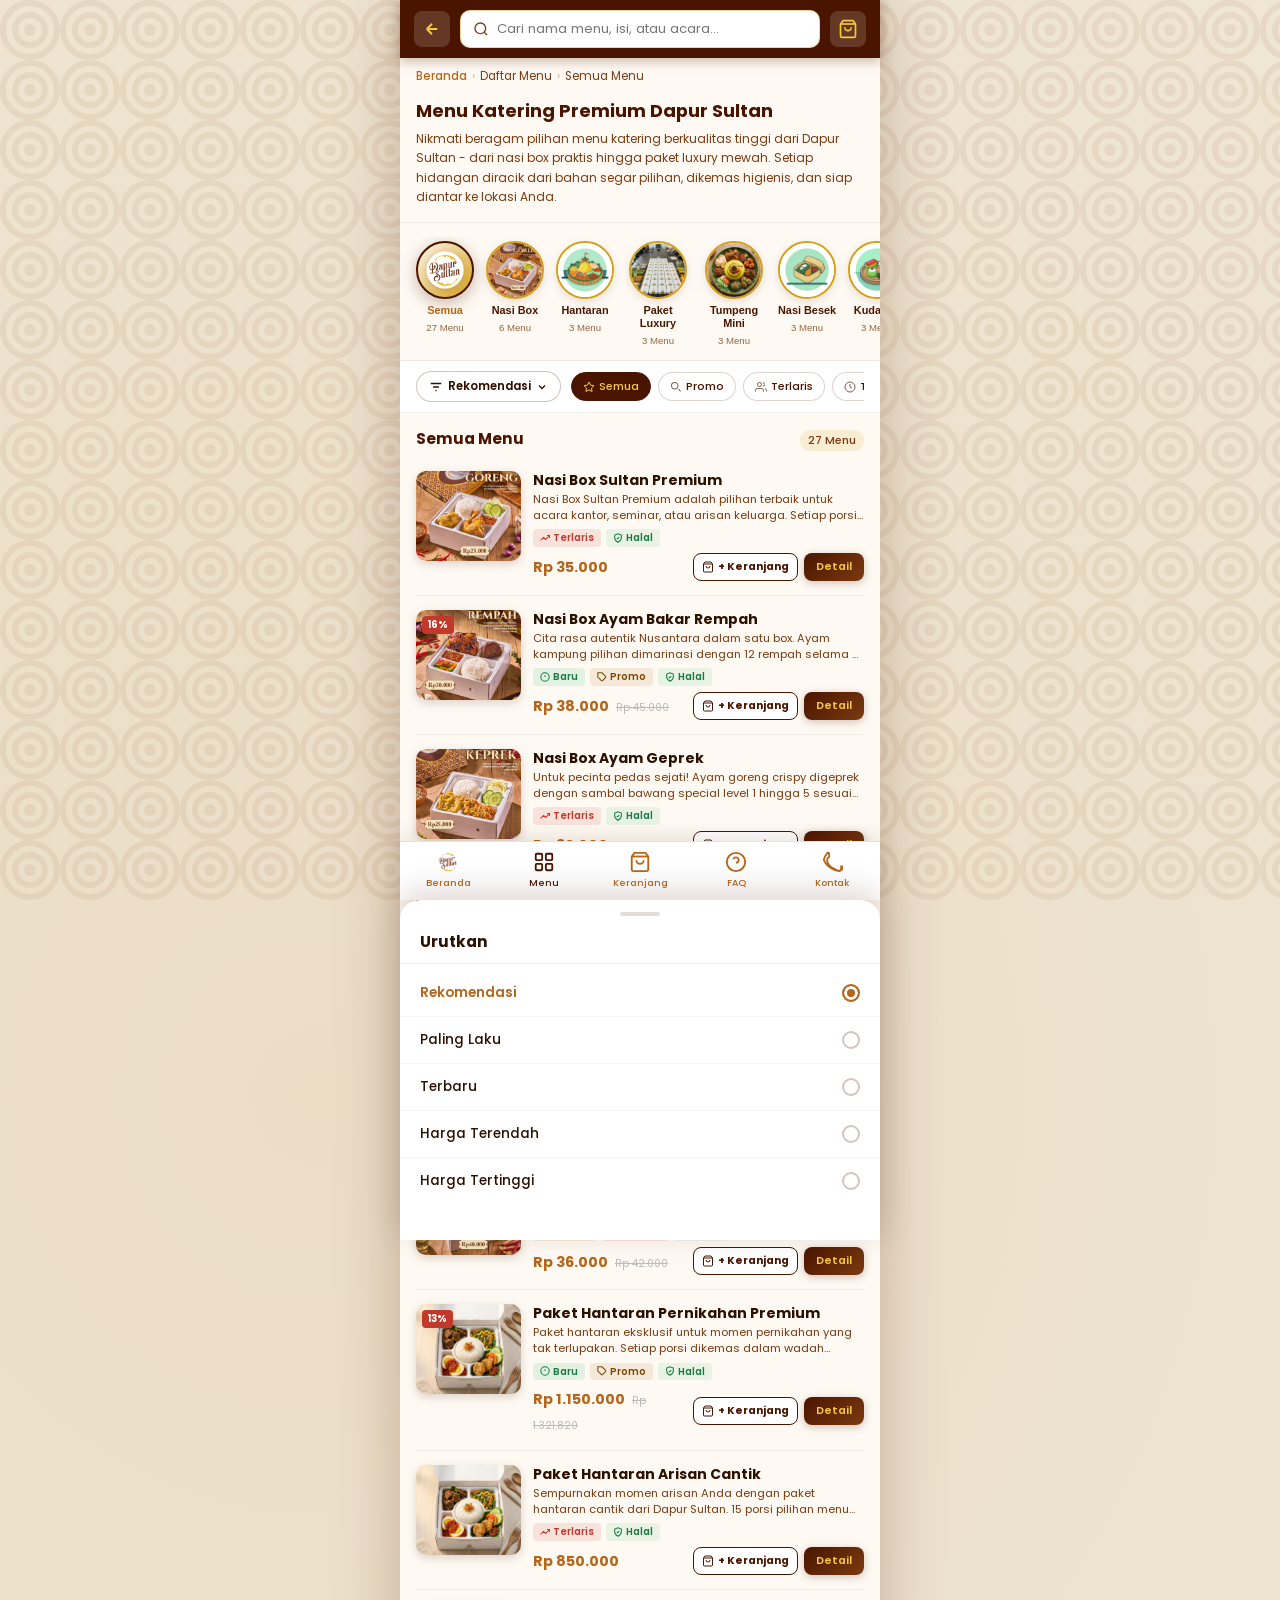
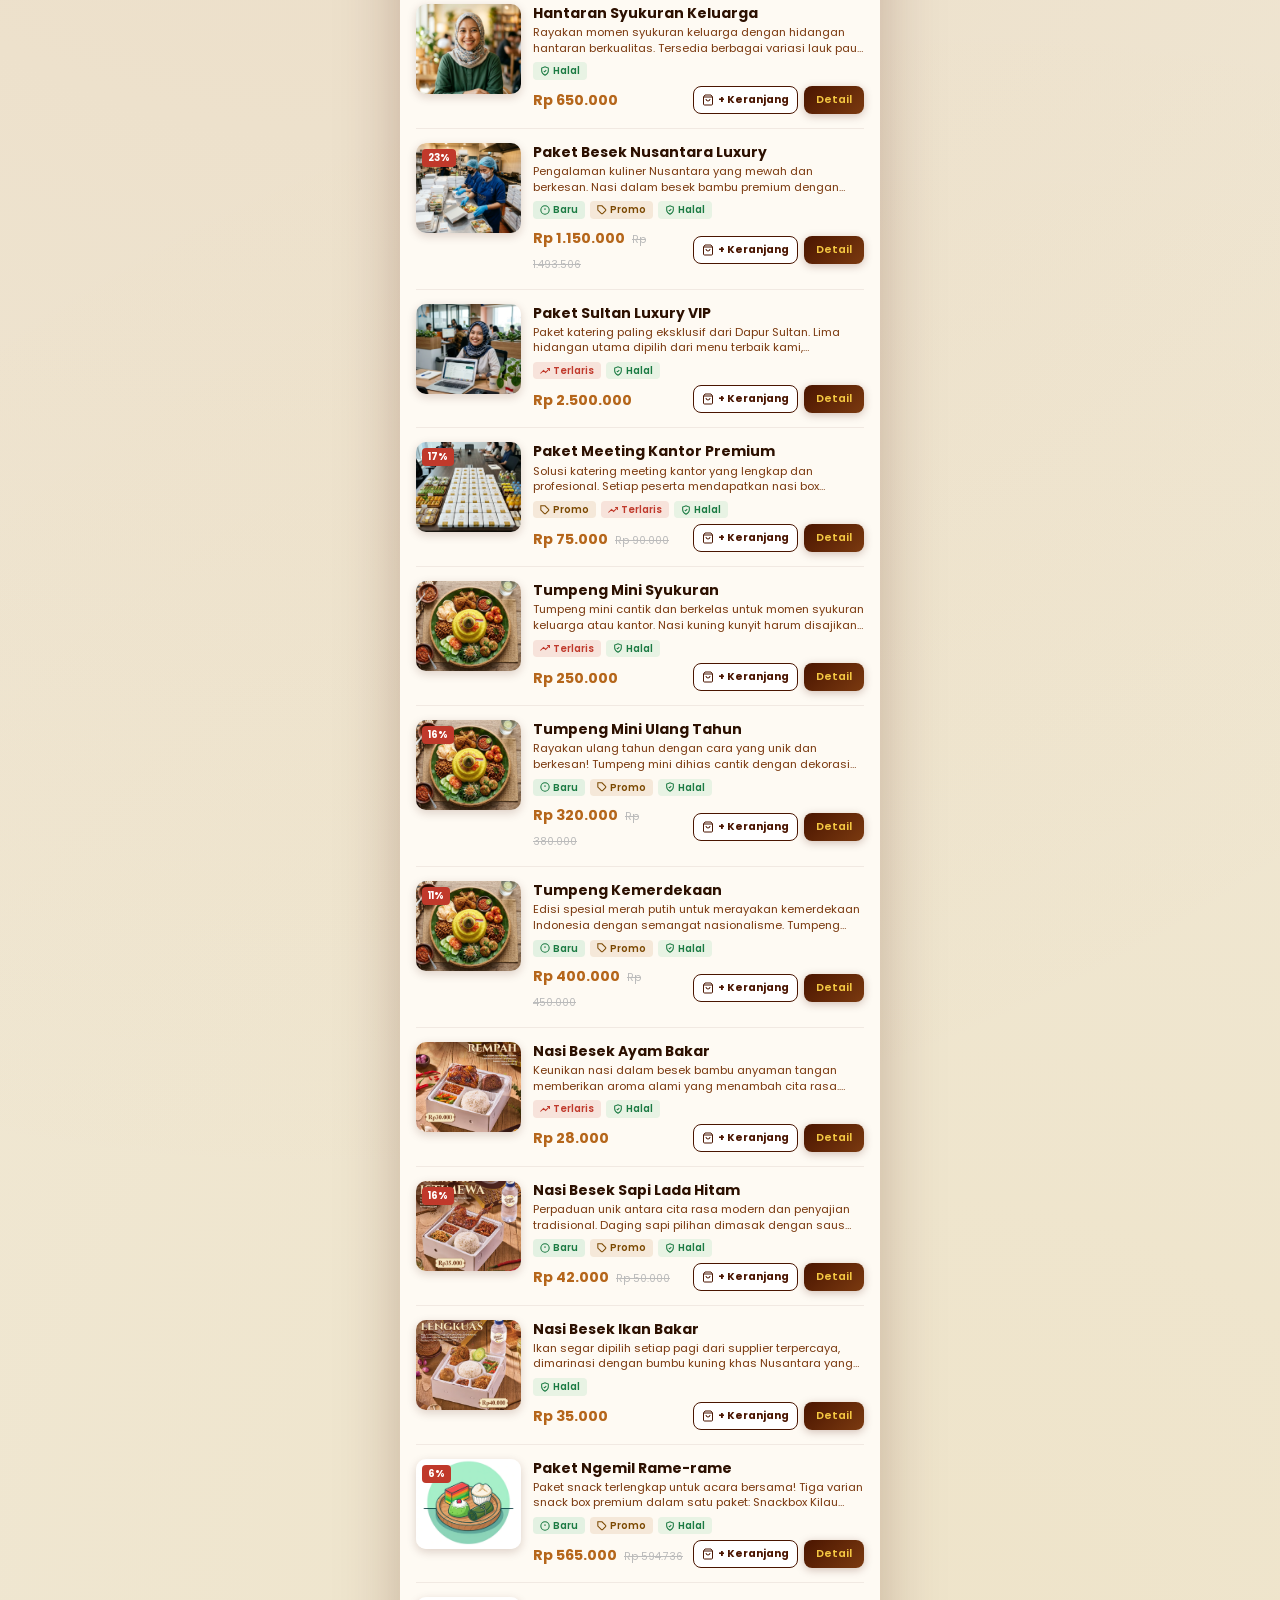
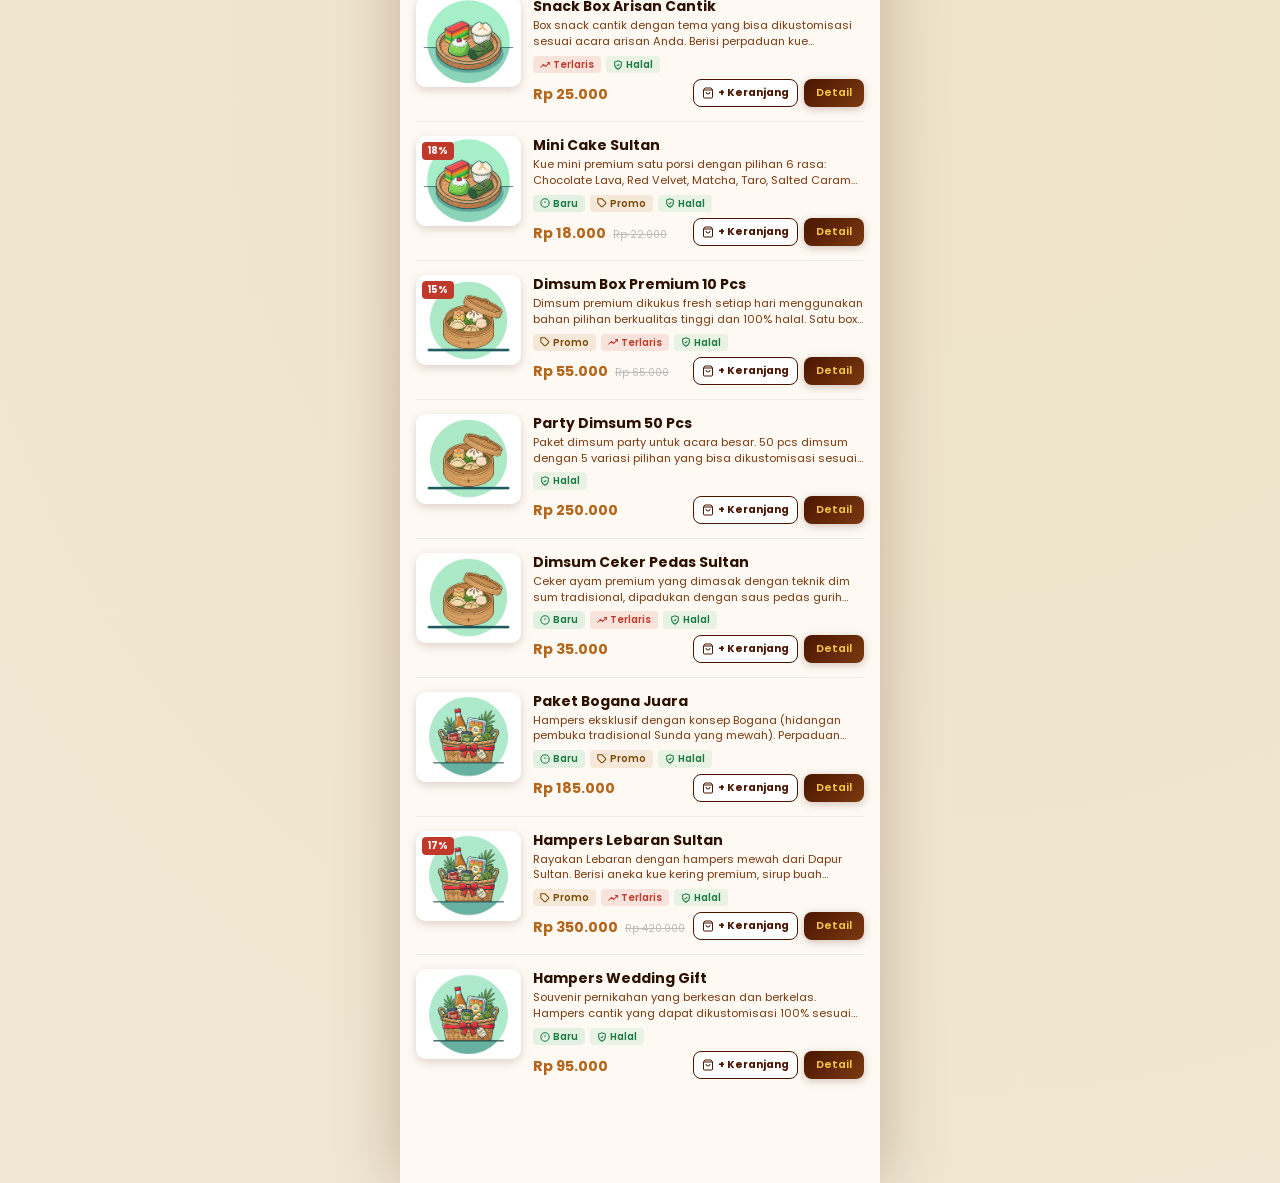
==== daftar-menu.html @ d9f46f6c "update" ====
<!DOCTYPE html>
<html lang="id">

<head>
  <meta charset="UTF-8" />
  <meta name="viewport" content="width=device-width, initial-scale=1.0, maximum-scale=1.0" />
  <title>Daftar Menu - Dapur Sultan | Katering Premium</title>
  <meta name="description"
    content="Jelajahi daftar menu lengkap Dapur Sultan - Nasi Box, Hantaran, Paket Luxury, Tumpeng Mini, Nasi Besek, Kudapan, Dimsum & Hampers. Pesan via WhatsApp!" />
  <link rel="preconnect" href="https://fonts.googleapis.com" />
  <link rel="preconnect" href="https://fonts.gstatic.com" crossorigin />
  <link href="https://fonts.googleapis.com/css2?family=Poppins:wght@300;400;500;600;700;800&display=swap"
    rel="stylesheet" />
  <link rel="stylesheet" href="daftar-menu.css" />
</head>

<body>
  <div class="page-wrapper">

    <!-- Sticky Search Bar -->
    <div class="top-search-bar" id="top-search-bar">
      <a href="index.html" class="back-btn" aria-label="Kembali ke Beranda">
        <svg viewBox="0 0 24 24" fill="none" stroke="currentColor" stroke-width="2.5" width="18" height="18">
          <path d="M19 12H5M5 12l7-7M5 12l7 7" />
        </svg>
      </a>
      <div class="top-search-input-wrap">
        <svg viewBox="0 0 24 24" fill="none" stroke="currentColor" stroke-width="2" width="16" height="16">
          <circle cx="11" cy="11" r="8" />
          <path d="m21 21-4.35-4.35" />
        </svg>
        <input type="text" id="menu-search" placeholder="Cari nama menu, isi, atau acara..." autocomplete="off" />
      </div>
      <a href="keranjang.html" class="top-cart-btn" aria-label="Keranjang Belanja">
        <svg viewBox="0 0 24 24" fill="none" stroke="currentColor" stroke-width="2" width="20" height="20">
          <path d="M6 2 3 6v14a2 2 0 0 0 2 2h14a2 2 0 0 0 2-2V6l-3-4z" />
          <line x1="3" y1="6" x2="21" y2="6" />
          <path d="M16 10a4 4 0 0 1-8 0" />
        </svg>
        <span class="cart-badge" style="display:none">0</span>
      </a>
    </div>


    <!-- Breadcrumb -->
    <nav class="breadcrumb" aria-label="Breadcrumb">
      <a href="index.html">Beranda</a>
      <span class="sep">&#8250;</span>
      <span>Daftar Menu</span>
      <span class="sep">&#8250;</span>
      <span id="breadcrumb-cat">Semua Menu</span>
    </nav>

    <!-- Intro Text -->
    <div class="menu-intro">
      <h1 id="menu-intro-title">Menu Katering Premium Dapur Sultan</h1>
      <p id="menu-intro-desc">Nikmati beragam pilihan menu katering berkualitas tinggi dari Dapur Sultan - dari nasi box
        praktis hingga paket luxury mewah. Setiap hidangan diracik dari bahan segar pilihan, dikemas higienis, dan siap
        diantar ke lokasi Anda.</p>
    </div>

    <!-- Category Scroll -->
    <div class="cat-scroll-wrap">
      <div class="cat-scroll" id="cat-scroll">
        <button class="cat-pill active" data-cat="semua" onclick="filterCat('semua', this)">
          <div class="cat-pill-logo-wrap">
            <img src="img/logo.webp" alt="Semua Menu" class="cat-pill-logo" />
          </div>
          <span class="cat-pill-label">Semua</span>
          <span class="cat-pill-count">27 Menu</span>
        </button>
        <button class="cat-pill" data-cat="nasi-box" onclick="filterCat('nasi-box', this)">
          <img src="img/ayam_Goreng.webp" alt="Nasi Box" class="cat-pill-img" loading="lazy" />
          <span class="cat-pill-label">Nasi Box</span>
          <span class="cat-pill-count">6 Menu</span>
        </button>
        <button class="cat-pill" data-cat="hantaran" onclick="filterCat('hantaran', this)">
          <img src="img/cat_hantaran.webp" alt="Hantaran" class="cat-pill-img" loading="lazy" />
          <span class="cat-pill-label">Hantaran</span>
          <span class="cat-pill-count">3 Menu</span>
        </button>
        <button class="cat-pill" data-cat="paket-luxury" onclick="filterCat('paket-luxury', this)">
          <img src="img/promo_meeting.webp" alt="Paket Luxury" class="cat-pill-img" loading="lazy" />
          <span class="cat-pill-label">Paket Luxury</span>
          <span class="cat-pill-count">3 Menu</span>
        </button>
        <button class="cat-pill" data-cat="tumpeng-mini" onclick="filterCat('tumpeng-mini', this)">
          <img src="img/promo_tumpeng.webp" alt="Tumpeng Mini" class="cat-pill-img" loading="lazy" />
          <span class="cat-pill-label">Tumpeng Mini</span>
          <span class="cat-pill-count">3 Menu</span>
        </button>
        <button class="cat-pill" data-cat="nasi-besek" onclick="filterCat('nasi-besek', this)">
          <img src="img/cat_nasi_besek.webp" alt="Nasi Besek" class="cat-pill-img" loading="lazy" />
          <span class="cat-pill-label">Nasi Besek</span>
          <span class="cat-pill-count">3 Menu</span>
        </button>
        <button class="cat-pill" data-cat="kudapan" onclick="filterCat('kudapan', this)">
          <img src="img/cat_kudapan.webp" alt="Kudapan" class="cat-pill-img" loading="lazy" />
          <span class="cat-pill-label">Kudapan</span>
          <span class="cat-pill-count">3 Menu</span>
        </button>
        <button class="cat-pill" data-cat="dimsum" onclick="filterCat('dimsum', this)">
          <img src="img/cat_dimsum.webp" alt="Dimsum" class="cat-pill-img" loading="lazy" />
          <span class="cat-pill-label">Dimsum</span>
          <span class="cat-pill-count">3 Menu</span>
        </button>
        <button class="cat-pill" data-cat="hampers" onclick="filterCat('hampers', this)">
          <img src="img/cat_hampers.webp" alt="Hampers" class="cat-pill-img" loading="lazy" />
          <span class="cat-pill-label">Hampers</span>
          <span class="cat-pill-count">3 Menu</span>
        </button>
      </div>
    </div>


    <!-- Sort + Filter Bar -->
    <div class="filter-bar">
      <!-- Sort Dropdown Button -->
      <button class="sort-btn" id="sort-btn" onclick="toggleSortSheet()">
        <svg viewBox="0 0 24 24" fill="none" stroke="currentColor" stroke-width="2.2" width="14" height="14">
          <path d="M3 6h18M7 12h10M11 18h2" />
        </svg>
        <span id="sort-label">Rekomendasi</span>
        <svg viewBox="0 0 24 24" fill="none" stroke="currentColor" stroke-width="2.5" width="12" height="12"
          class="sort-chevron" id="sort-chevron">
          <path d="m6 9 6 6 6-6" />
        </svg>
      </button>

      <!-- Filter Quick Pills -->
      <div class="filter-pills-scroll">
        <button class="fpill fpill-active" data-filter="semua" onclick="filterChip('semua', this)">
          <svg viewBox="0 0 24 24" fill="none" stroke="currentColor" stroke-width="2" width="12" height="12">
            <path d="M12 2l3.09 6.26L22 9.27l-5 4.87 1.18 6.88L12 17.77l-6.18 3.25L7 14.14 2 9.27l6.91-1.01L12 2z" />
          </svg>
          Semua
        </button>
        <button class="fpill" data-filter="promo" onclick="filterChip('promo', this)">
          <svg viewBox="0 0 24 24" fill="currentColor" width="12" height="12">
            <path
              d="M9.5 2A7.5 7.5 0 0 0 2 9.5c0 4.14 3.36 7.5 7.5 7.5S17 13.64 17 9.5 13.64 2 9.5 2zm0 2a5.5 5.5 0 1 1 0 11A5.5 5.5 0 0 1 9.5 4zM22 20l-4.35-4.35a7.46 7.46 0 0 1-1.37 1.41L20.59 21.4 22 20z" />
          </svg>
          Promo
        </button>
        <button class="fpill" data-filter="best" onclick="filterChip('best', this)">
          <svg viewBox="0 0 24 24" fill="none" stroke="currentColor" stroke-width="2" width="12" height="12">
            <path d="M17 21v-2a4 4 0 0 0-4-4H5a4 4 0 0 0-4 4v2" />
            <circle cx="9" cy="7" r="4" />
            <path d="M23 21v-2a4 4 0 0 0-3-3.87M16 3.13a4 4 0 0 1 0 7.75" />
          </svg>
          Terlaris
        </button>
        <button class="fpill" data-filter="baru" onclick="filterChip('baru', this)">
          <svg viewBox="0 0 24 24" fill="none" stroke="currentColor" stroke-width="2" width="12" height="12">
            <circle cx="12" cy="12" r="10" />
            <polyline points="12 6 12 12 16 14" />
          </svg>
          Terbaru
        </button>
        <button class="fpill" data-filter="murah" onclick="filterChip('murah', this)">
          <svg viewBox="0 0 24 24" fill="none" stroke="currentColor" stroke-width="2" width="12" height="12">
            <line x1="12" y1="1" x2="12" y2="23" />
            <path d="M17 5H9.5a3.5 3.5 0 0 0 0 7h5a3.5 3.5 0 0 1 0 7H6" />
          </svg>
          Termurah
        </button>
      </div>
    </div>

    <!-- Sort Bottom Sheet -->
    <div class="sort-overlay" id="sort-overlay" onclick="closeSortSheet()"></div>
    <div class="sort-sheet" id="sort-sheet">
      <div class="sort-sheet-handle"></div>
      <h3 class="sort-sheet-title">Urutkan</h3>
      <div class="sort-options">
        <label class="sort-option sort-option-selected" id="sort-opt-semua">
          <input type="radio" name="sort" value="semua" checked onchange="applySortSheet('semua', 'Rekomendasi')" />
          <span>Rekomendasi</span>
          <div class="sort-radio-dot"></div>
        </label>
        <label class="sort-option" id="sort-opt-best">
          <input type="radio" name="sort" value="best" onchange="applySortSheet('best', 'Paling Laku')" />
          <span>Paling Laku</span>
          <div class="sort-radio-dot"></div>
        </label>
        <label class="sort-option" id="sort-opt-baru">
          <input type="radio" name="sort" value="baru" onchange="applySortSheet('baru', 'Terbaru')" />
          <span>Terbaru</span>
          <div class="sort-radio-dot"></div>
        </label>
        <label class="sort-option" id="sort-opt-murah">
          <input type="radio" name="sort" value="murah" onchange="applySortSheet('murah', 'Harga Terendah')" />
          <span>Harga Terendah</span>
          <div class="sort-radio-dot"></div>
        </label>
        <label class="sort-option" id="sort-opt-mahal">
          <input type="radio" name="sort" value="mahal" onchange="applySortSheet('mahal', 'Harga Tertinggi')" />
          <span>Harga Tertinggi</span>
          <div class="sort-radio-dot"></div>
        </label>
      </div>
    </div>


    <!-- Menu List Header -->
    <div class="menu-list-header">
      <h2 id="menu-section-title">Semua Menu</h2>
      <span class="count-badge" id="menu-count">26 Menu</span>
    </div>

    <!-- Menu Item List -->
    <div class="menu-list" id="menu-list"></div>

    <!-- Empty State -->
    <div class="empty-state" id="empty-state">
      <div class="empty-state-icon">&#128269;</div>
      <h3>Menu Tidak Ditemukan</h3>
      <p>Coba kata kunci lain atau pilih kategori berbeda.</p>
      <button class="btn-pesan" style="margin:16px auto 0; display:inline-flex;"
        onclick="openWA('Info Menu Lengkap')">Tanya CS</button>
    </div>

    <!-- Bottom Nav -->
    <nav class="bottom-nav" id="bottom-nav">
      <a href="index.html" class="nav-item" id="nav-home">
        <div class="nav-icon-wrap"><img src="img/logo.webp" alt="" class="nav-logo-icon" /></div><span>Beranda</span>
      </a>
      <a href="daftar-menu.html" class="nav-item nav-active" id="nav-menu">
        <div class="nav-icon-wrap">
          <svg viewBox="0 0 24 24" fill="none" stroke="currentColor" stroke-width="2" width="22" height="22">
            <rect x="3" y="3" width="7" height="7" rx="1" />
            <rect x="14" y="3" width="7" height="7" rx="1" />
            <rect x="14" y="14" width="7" height="7" rx="1" />
            <rect x="3" y="14" width="7" height="7" rx="1" />
          </svg>
        </div><span>Menu</span>
      </a>
      <a href="keranjang.html" class="nav-item" id="nav-cart">
        <div class="nav-icon-wrap" style="position:relative;">
          <svg viewBox="0 0 24 24" fill="none" stroke="currentColor" stroke-width="2" width="22" height="22">
            <path d="M6 2 3 6v14a2 2 0 0 0 2 2h14a2 2 0 0 0 2-2V6l-3-4z" />
            <line x1="3" y1="6" x2="21" y2="6" />
            <path d="M16 10a4 4 0 0 1-8 0" />
          </svg>
          <span class="cart-badge" style="display:none">0</span>
        </div>
        <span>Keranjang</span>
      </a>
      <a href="index.html#faq-section" class="nav-item" id="nav-faq">
        <div class="nav-icon-wrap">
          <svg viewBox="0 0 24 24" fill="none" stroke="currentColor" stroke-width="2" width="22" height="22">
            <circle cx="12" cy="12" r="10" />
            <path d="M9.09 9a3 3 0 015.83 1c0 2-3 3-3 3" />
            <line x1="12" y1="17" x2="12.01" y2="17" />
          </svg>
        </div><span>FAQ</span>
      </a>
      <a href="index.html#contact-section" class="nav-item" id="nav-kontak">
        <div class="nav-icon-wrap">
          <svg viewBox="0 0 24 24" fill="none" stroke="currentColor" stroke-width="2" width="22" height="22">
            <path
              d="M22 16.92v3a2 2 0 01-2.18 2 19.79 19.79 0 01-8.63-3.07A19.5 19.5 0 013.07 9.63 19.79 19.79 0 017 2a2 2 0 011.92.5v2.9A2 2 0 017.48 7.5C6.76 9 6.54 10.6 7 12c.3 1 .77 1.9 1.43 2.73l.4.5A11 11 0 0012 18a11 11 0 002.73 1.43l.5.4c.83.66 1.73 1.13 2.73 1.43 1.4.46 3 .24 4.5-.48A2 2 0 0124 19.08v-2.16z" />
          </svg>
        </div><span>Kontak</span>
      </a>
    </nav>
  </div>



  <script src="menu-data.js"></script>
  <script src="daftar-menu.js"></script>
</body>

</html>
---- daftar-menu.css ----
/* ===============================================
   DAPUR SULTAN – Daftar Menu Page CSS
   Same color palette as main site
=============================================== */
*, *::before, *::after { box-sizing: border-box; margin: 0; padding: 0; }
html { scroll-behavior: smooth; font-size: 16px; }

body {
  font-family: 'Poppins', sans-serif;
  background: #F0E8D5;
  background-image:
    radial-gradient(circle at 25% 25%, rgba(180,90,30,0.08) 0%, transparent 50%),
    radial-gradient(circle at 75% 75%, rgba(212,160,23,0.06) 0%, transparent 50%);
  color: #2C1000;
  min-height: 100vh;
  overflow-x: hidden;
}

body::before {
  content: '';
  position: fixed; inset: 0;
  background-image: url("data:image/svg+xml,%3Csvg width='60' height='60' viewBox='0 0 60 60' xmlns='http://www.w3.org/2000/svg'%3E%3Cg fill='none' fill-rule='evenodd'%3E%3Cg fill='%237B3A10' fill-opacity='0.07'%3E%3Cpath d='M30 0C13.43 0 0 13.43 0 30s13.43 30 30 30 30-13.43 30-30S46.57 0 30 0zm0 54C16.77 54 6 43.23 6 30S16.77 6 30 6s24 10.77 24 24S43.23 54 30 54z'/%3E%3Cpath d='M30 12c-9.94 0-18 8.06-18 18s8.06 18 18 18 18-8.06 18-18-8.06-18-18-18zm0 30c-6.63 0-12-5.37-12-12s5.37-12 12-12 12 5.37 12 12-5.37 12-12 12z'/%3E%3Cpath d='M30 24c-3.31 0-6 2.69-6 6s2.69 6 6 6 6-2.69 6-6-2.69-6-6-6z'/%3E%3C/g%3E%3C/g%3E%3C/svg%3E");
  background-size: 60px 60px;
  pointer-events: none; z-index: 0;
}

.page-wrapper {
  position: relative; z-index: 1;
  max-width: 480px; margin: 0 auto;
  background: #FEFAF3;
  box-shadow: 0 0 60px rgba(74,21,0,0.25);
  min-height: 100vh;
  padding-bottom: 90px;
}

/* ===== STICKY TOP SEARCH BAR ===== */
.top-search-bar {
  position: sticky; top: 0; z-index: 100;
  background: #4A1500;
  padding: 10px 14px;
  display: flex; align-items: center; gap: 10px;
  box-shadow: 0 2px 12px rgba(74,21,0,0.35);
}
.back-btn {
  display: flex; align-items: center; justify-content: center;
  background: rgba(255,255,255,0.15);
  border: none; border-radius: 8px;
  width: 36px; height: 36px;
  color: #F5C842; cursor: pointer;
  flex-shrink: 0; transition: background 0.2s;
  text-decoration: none;
}
.back-btn:hover { background: rgba(255,255,255,0.25); }
.top-search-input-wrap {
  flex: 1; background: #fff; border-radius: 10px;
  display: flex; align-items: center; gap: 8px;
  padding: 0 12px; height: 38px;
  border: 1.5px solid rgba(212,160,23,0.4);
}
.top-search-input-wrap svg { color: #7B3A10; flex-shrink: 0; }
.top-search-input-wrap input {
  flex: 1; border: none; outline: none;
  font-family: 'Poppins', sans-serif;
  font-size: 0.82rem; color: #2C1000; background: transparent;
}
.top-cart-btn {
  display: flex; align-items: center; justify-content: center;
  background: rgba(255,255,255,0.15);
  border: none; border-radius: 8px;
  width: 36px; height: 36px;
  color: #F5C842; cursor: pointer;
  flex-shrink: 0; transition: background 0.2s;
  text-decoration: none; position: relative;
}
.top-cart-btn:hover { background: rgba(255,255,255,0.25); }

.cart-badge {
  position: absolute; top: -3px; right: -3px;
  width: 16px; height: 16px; border-radius: 50%;
  background: #C0392B; color: #fff;
  font-size: 0.55rem; font-weight: 700;
  display: flex; align-items: center; justify-content: center;
  border: 1.5px solid #4A1500;
}

/* ===== PROMO RIBBON ===== */
.promo-ribbon {
  background: linear-gradient(90deg, #4A1500, #7B3A10, #4A1500);
  color: #F5C842; font-size: 0.72rem; font-weight: 500;
  text-align: center; padding: 7px 12px; letter-spacing: 0.02em;
}

/* ===== BREADCRUMB ===== */
.breadcrumb {
  padding: 10px 16px 6px;
  display: flex; align-items: center; gap: 5px;
  font-size: 0.72rem; color: #7B3A10;
}
.breadcrumb a { color: #B5661B; text-decoration: none; font-weight: 500; }
.breadcrumb a:hover { text-decoration: underline; }
.breadcrumb .sep { color: #B5661B; opacity: 0.5; }

/* ===== INTRO TEXT ===== */
.menu-intro {
  padding: 8px 16px 16px;
  border-bottom: 1px solid rgba(74,21,0,0.08);
}
.menu-intro h1 {
  font-size: 1.12rem; font-weight: 700;
  color: #4A1500; line-height: 1.35; margin-bottom: 6px;
}
.menu-intro p {
  font-size: 0.75rem; color: #7B3A10; line-height: 1.6;
}

/* ===== CATEGORY SCROLL ===== */
.cat-scroll-wrap {
  padding: 14px 0 10px;
  border-bottom: 1px solid rgba(74,21,0,0.08);
}
.cat-scroll {
  display: flex; gap: 12px;
  overflow-x: auto; padding: 4px 16px;
  scrollbar-width: none;
}
.cat-scroll::-webkit-scrollbar { display: none; }
.cat-pill {
  display: flex; flex-direction: column;
  align-items: center; gap: 5px;
  cursor: pointer; flex-shrink: 0;
  transition: transform 0.2s;
  border: none; background: none; padding: 0;
}
.cat-pill:hover { transform: translateY(-2px); }
.cat-pill-img {
  width: 58px; height: 58px; border-radius: 50%;
  object-fit: cover;
  object-position: center;
  border: 2.5px solid #D4A017;
  box-shadow: 0 3px 10px rgba(74,21,0,0.13);
  transition: border-color 0.25s, box-shadow 0.25s, transform 0.25s;
  display: block;
}
.cat-pill.active .cat-pill-img {
  border-color: #4A1500;
  box-shadow: 0 4px 16px rgba(74,21,0,0.3);
}
/* Logo wrap for Semua pill */
.cat-pill-logo-wrap {
  width: 58px; height: 58px; border-radius: 50%;
  background: linear-gradient(135deg, #FDF5E6 0%, #F5C842 100%);
  border: 2.5px solid #D4A017;
  box-shadow: 0 3px 10px rgba(74,21,0,0.13);
  display: flex; align-items: center; justify-content: center;
  overflow: hidden;
  transition: border-color 0.25s, box-shadow 0.25s;
}
.cat-pill-logo {
  width: 38px; height: 38px;
  object-fit: contain;
  filter: drop-shadow(0 1px 3px rgba(74,21,0,0.2));
}
.cat-pill.active .cat-pill-logo-wrap {
  border-color: #4A1500;
  box-shadow: 0 4px 16px rgba(74,21,0,0.3);
  background: linear-gradient(135deg, #FEF8ED 0%, #D4A017 100%);
}
.cat-pill-label {
  font-size: 0.68rem; font-weight: 600;
  color: #4A1500; text-align: center;
  line-height: 1.2; max-width: 64px;
}
.cat-pill.active .cat-pill-label { color: #B5661B; }
.cat-pill-count {
  font-size: 0.6rem; font-weight: 400;
  color: #7B3A10; opacity: 0.8;
}

/* ===== FILTER BAR ===== */
.filter-bar {
  display: flex;
  align-items: center;
  gap: 10px;
  padding: 10px 16px;
  border-bottom: 1px solid rgba(74,21,0,0.07);
  background: #fff;
}

/* Sort Dropdown Button */
.sort-btn {
  display: flex; align-items: center; gap: 5px;
  padding: 6px 12px;
  border-radius: 20px;
  border: 1.5px solid rgba(74,21,0,0.25);
  background: #fff;
  color: #2C1000;
  font-family: 'Poppins', sans-serif;
  font-size: 0.73rem; font-weight: 600;
  cursor: pointer; flex-shrink: 0;
  transition: all 0.2s;
  white-space: nowrap;
}
.sort-btn:hover { border-color: #B5661B; color: #B5661B; }
.sort-btn.open {
  background: #4A1500; color: #F5C842;
  border-color: #4A1500;
}
.sort-btn.open .sort-chevron { transform: rotate(180deg); }
.sort-chevron { transition: transform 0.25s ease; }

/* Filter Pills Scroll */
.filter-pills-scroll {
  display: flex; gap: 7px;
  overflow-x: auto; scrollbar-width: none;
  flex: 1;
}
.filter-pills-scroll::-webkit-scrollbar { display: none; }

.fpill {
  display: flex; align-items: center; gap: 4px;
  padding: 5px 11px;
  border-radius: 20px;
  border: 1.5px solid rgba(74,21,0,0.18);
  background: #fff;
  color: #4A1500;
  font-family: 'Poppins', sans-serif;
  font-size: 0.7rem; font-weight: 500;
  cursor: pointer; flex-shrink: 0;
  transition: all 0.2s;
  white-space: nowrap;
}
.fpill svg { flex-shrink: 0; opacity: 0.7; }
.fpill:hover { border-color: #B5661B; color: #B5661B; }
.fpill:hover svg { opacity: 1; }
.fpill.fpill-active {
  background: #4A1500; color: #F5C842;
  border-color: #4A1500;
}
.fpill.fpill-active svg { opacity: 1; stroke: #F5C842; }

/* ===== SORT BOTTOM SHEET ===== */
.sort-overlay {
  position: fixed; inset: 0; z-index: 399;
  background: rgba(0,0,0,0.45);
  opacity: 0; pointer-events: none;
  transition: opacity 0.25s ease;
}
.sort-overlay.show { opacity: 1; pointer-events: all; }

.sort-sheet {
  position: fixed; bottom: 0; left: 50%;
  transform: translateX(-50%) translateY(100%);
  width: 100%; max-width: 480px;
  background: #fff;
  border-radius: 20px 20px 0 0;
  z-index: 400;
  padding: 0 0 30px;
  box-shadow: 0 -8px 32px rgba(74,21,0,0.18);
  transition: transform 0.3s cubic-bezier(0.34, 1.1, 0.64, 1);
}
.sort-sheet.show { transform: translateX(-50%) translateY(0); }

.sort-sheet-handle {
  width: 40px; height: 4px;
  background: rgba(74,21,0,0.15);
  border-radius: 2px;
  margin: 12px auto 0;
}

.sort-sheet-title {
  font-size: 0.95rem; font-weight: 700;
  color: #2C1000;
  padding: 14px 20px 10px;
  border-bottom: 1px solid rgba(74,21,0,0.07);
}

.sort-options { padding: 6px 0; }

.sort-option {
  display: flex; align-items: center;
  padding: 13px 20px;
  cursor: pointer;
  transition: background 0.15s;
  border-bottom: 1px solid rgba(74,21,0,0.04);
}
.sort-option:last-child { border-bottom: none; }
.sort-option:hover { background: rgba(212,160,23,0.06); }
.sort-option.sort-option-selected { color: #B5661B; }

.sort-option input[type="radio"] { display: none; }

.sort-option span {
  flex: 1;
  font-size: 0.85rem; font-weight: 500;
  color: #2C1000;
}
.sort-option.sort-option-selected span { color: #B5661B; font-weight: 600; }

.sort-radio-dot {
  width: 18px; height: 18px;
  border-radius: 50%;
  border: 2px solid rgba(74,21,0,0.25);
  display: flex; align-items: center; justify-content: center;
  flex-shrink: 0; transition: border-color 0.2s;
}
.sort-option.sort-option-selected .sort-radio-dot {
  border-color: #B5661B;
  background: #B5661B;
  box-shadow: inset 0 0 0 3px #fff;
}


/* ===== MENU LIST HEADER ===== */
.menu-list-header {
  padding: 14px 16px 6px;
  display: flex; align-items: baseline; justify-content: space-between;
}
.menu-list-header h2 {
  font-size: 0.95rem; font-weight: 700; color: #4A1500;
}
.count-badge {
  font-size: 0.7rem; color: #7B3A10;
  background: rgba(212,160,23,0.15);
  padding: 2px 8px; border-radius: 10px; font-weight: 500;
}

/* ===== MENU ITEM CARD ===== */
.menu-list {
  display: flex; flex-direction: column;
  padding: 0 16px;
}
.menu-item {
  display: flex; gap: 12px;
  padding: 14px 0;
  border-bottom: 1px solid rgba(74,21,0,0.07);
  cursor: pointer;
  transition: background 0.2s;
  border-radius: 0; position: relative;
}
.menu-item:last-child { border-bottom: none; }
.menu-item:active { background: rgba(212,160,23,0.06); border-radius: 10px; padding: 14px 8px; }

.menu-item-img-wrap {
  position: relative; flex-shrink: 0;
  width: 105px; height: 90px;
  border-radius: 10px; overflow: hidden;
  box-shadow: 0 3px 10px rgba(74,21,0,0.18);
}
.menu-item-img {
  width: 100%; height: 100%; object-fit: cover;
  transition: transform 0.4s ease;
}
.menu-item:hover .menu-item-img { transform: scale(1.05); }
.discount-badge {
  position: absolute; top: 6px; left: 6px;
  background: #C0392B; color: #fff;
  font-size: 0.6rem; font-weight: 700;
  padding: 2px 6px; border-radius: 4px;
}
.menu-item-info { flex: 1; min-width: 0; }
.menu-item-name {
  font-size: 0.87rem; font-weight: 700;
  color: #2C1000; line-height: 1.3; margin-bottom: 3px;
  display: -webkit-box; -webkit-line-clamp: 2;
  -webkit-box-orient: vertical; overflow: hidden;
}
.menu-item-desc {
  font-size: 0.7rem; color: #7B3A10;
  line-height: 1.4; margin-bottom: 6px;
  display: -webkit-box; -webkit-line-clamp: 2;
  -webkit-box-orient: vertical; overflow: hidden;
}
.menu-item-tags {
  display: flex; gap: 5px; flex-wrap: wrap; margin-bottom: 6px;
}
.tag {
  display: inline-flex; align-items: center; gap: 3px;
  font-size: 0.6rem; font-weight: 600;
  padding: 2px 7px; border-radius: 4px;
  line-height: 1.4;
}
.tag svg { flex-shrink: 0; }
.tag-baru { background: rgba(39,174,96,0.12); color: #1a7a42; }
.tag-baru svg { stroke: #1a7a42; }
.tag-promo { background: rgba(181,102,27,0.12); color: #7B4800; }
.tag-promo svg { stroke: #7B4800; }
.tag-best { background: rgba(192,57,43,0.12); color: #C0392B; }
.tag-best svg { stroke: #C0392B; }
.tag-halal { background: rgba(39,174,96,0.1); color: #1a7a42; }
.tag-halal svg { stroke: #1a7a42; }
.menu-item-price-row {
  display: flex; align-items: center;
  justify-content: space-between; gap: 8px;
}
.menu-item-price {
  font-size: 0.9rem; font-weight: 700; color: #B5661B;
}
.menu-item-price-original {
  font-size: 0.65rem; color: #bbb;
  text-decoration: line-through; margin-left: 3px;
}
.menu-item-actions {
  display: flex; align-items: center; gap: 6px;
}

.btn-quick-cart {
  background: #fff;
  color: #4A1500;
  border: 1.5px solid #4A1500;
  border-radius: 8px;
  font-family: 'Poppins', sans-serif;
  font-size: 0.65rem; font-weight: 700;
  padding: 5px 8px; cursor: pointer;
  transition: all 0.2s; white-space: nowrap;
  display: flex; align-items: center; gap: 4px;
}
.btn-quick-cart:hover {
  background: #4A1500;
  color: #F5C842;
}

.btn-pesan {
  background: linear-gradient(135deg, #4A1500, #7B3A10);
  color: #F5C842; border: none; border-radius: 8px;
  font-family: 'Poppins', sans-serif;
  font-size: 0.68rem; font-weight: 600;
  padding: 6px 12px; cursor: pointer;
  transition: all 0.2s; white-space: nowrap;
  display: flex; align-items: center; gap: 4px;
  box-shadow: 0 2px 8px rgba(74,21,0,0.25);
}
.btn-pesan:hover { transform: translateY(-1px); box-shadow: 0 4px 12px rgba(74,21,0,0.35); }
.btn-pesan:active { transform: translateY(0); }

/* Menu Toast */
.menu-toast {
  position: fixed; bottom: 85px; left: 50%; transform: translateX(-50%) translateY(20px);
  background: #2C1000; color: #F5C842;
  font-size: 0.78rem; font-weight: 600;
  padding: 9px 20px; border-radius: 30px;
  z-index: 999; opacity: 0; pointer-events: none;
  transition: all 0.3s ease; white-space: nowrap;
  box-shadow: 0 6px 20px rgba(0,0,0,0.35);
}
.menu-toast.show {
  opacity: 1; transform: translateX(-50%) translateY(0);
}

/* ===== EMPTY STATE ===== */
.empty-state {
  padding: 48px 24px; text-align: center; display: none;
}
.empty-state.show { display: block; }
.empty-state-icon { font-size: 3rem; margin-bottom: 12px; }
.empty-state h3 { font-size: 1rem; color: #4A1500; margin-bottom: 6px; }
.empty-state p { font-size: 0.78rem; color: #7B3A10; }

/* ===== CS FLOATING BUBBLE ===== */
.cs-bubble {
  position: fixed; bottom: 100px; right: calc(50% - 240px + 14px);
  z-index: 200;
  background: #4A1500; border-radius: 50px;
  padding: 8px 14px 8px 10px;
  display: flex; align-items: center; gap: 6px;
  box-shadow: 0 4px 16px rgba(74,21,0,0.4);
  cursor: pointer; text-decoration: none;
  animation: bubblePulse 2.5s ease-in-out infinite;
}
@media (max-width: 480px) { .cs-bubble { right: 14px; bottom: 90px; } }
@keyframes bubblePulse {
  0%,100% { box-shadow: 0 4px 16px rgba(74,21,0,0.4); }
  50% { box-shadow: 0 6px 24px rgba(74,21,0,0.55); }
}
.cs-bubble svg { color: #25D366; }
.cs-bubble-text { font-size: 0.72rem; font-weight: 600; color: #F5C842; line-height: 1.2; }
.cs-bubble-text small { display: block; font-size: 0.6rem; opacity: 0.8; font-weight: 400; }

/* ===== BOTTOM NAV ===== */
.bottom-nav {
  position: fixed; bottom: 0; left: 50%; transform: translateX(-50%);
  width: 100%; max-width: 480px;
  background: #fff;
  border-top: 1.5px solid rgba(212,160,23,0.3);
  display: flex; align-items: stretch;
  z-index: 300;
  box-shadow: 0 -4px 20px rgba(74,21,0,0.12);
}
.nav-item {
  flex: 1; display: flex; flex-direction: column;
  align-items: center; justify-content: center;
  gap: 2px; padding: 8px 4px 10px;
  text-decoration: none;
  color: #B5661B; font-size: 0.58rem; font-weight: 500;
  font-family: 'Poppins', sans-serif;
  transition: color 0.2s;
}
.nav-item.nav-active { color: #4A1500; }
.nav-item:hover { color: #4A1500; }
.nav-icon-wrap {
  width: 24px; height: 24px;
  display: flex; align-items: center; justify-content: center;
}
.nav-logo-icon { width: 22px; height: 22px; object-fit: contain; }
.nav-item-wa { background: none; color: #7B3A10; position: relative; top: -8px; }
.nav-icon-wa {
  width: 52px; height: 52px; border-radius: 50%;
  background: linear-gradient(135deg, #25D366, #128C7E);
  display: flex; align-items: center; justify-content: center;
  box-shadow: 0 4px 16px rgba(37,211,102,0.45); color: #fff;
}
.nav-item.nav-active .nav-icon-wrap svg { stroke: #4A1500; }

/* ===== FADE IN ANIMATION ===== */
.fade-in {
  opacity: 0; transform: translateY(16px);
  transition: opacity 0.45s ease, transform 0.45s ease;
}
.fade-in.visible { opacity: 1; transform: translateY(0); }
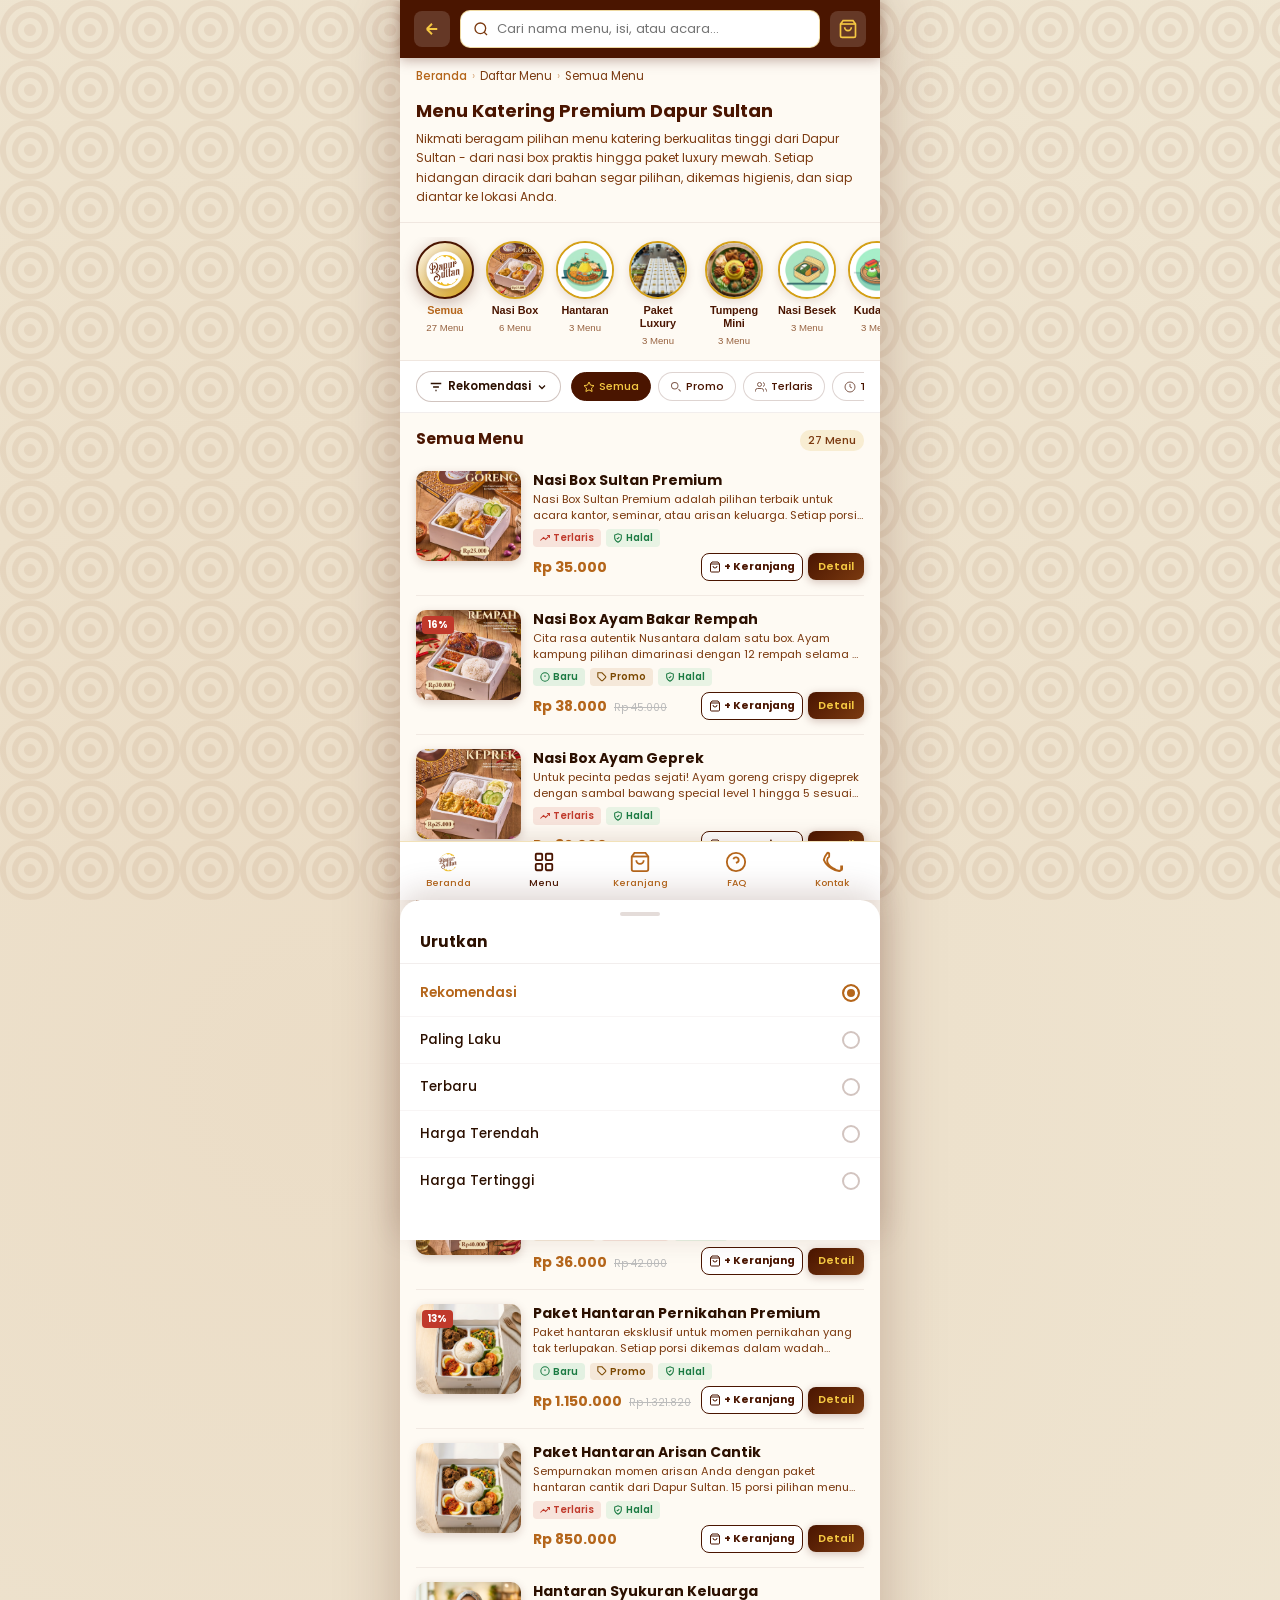
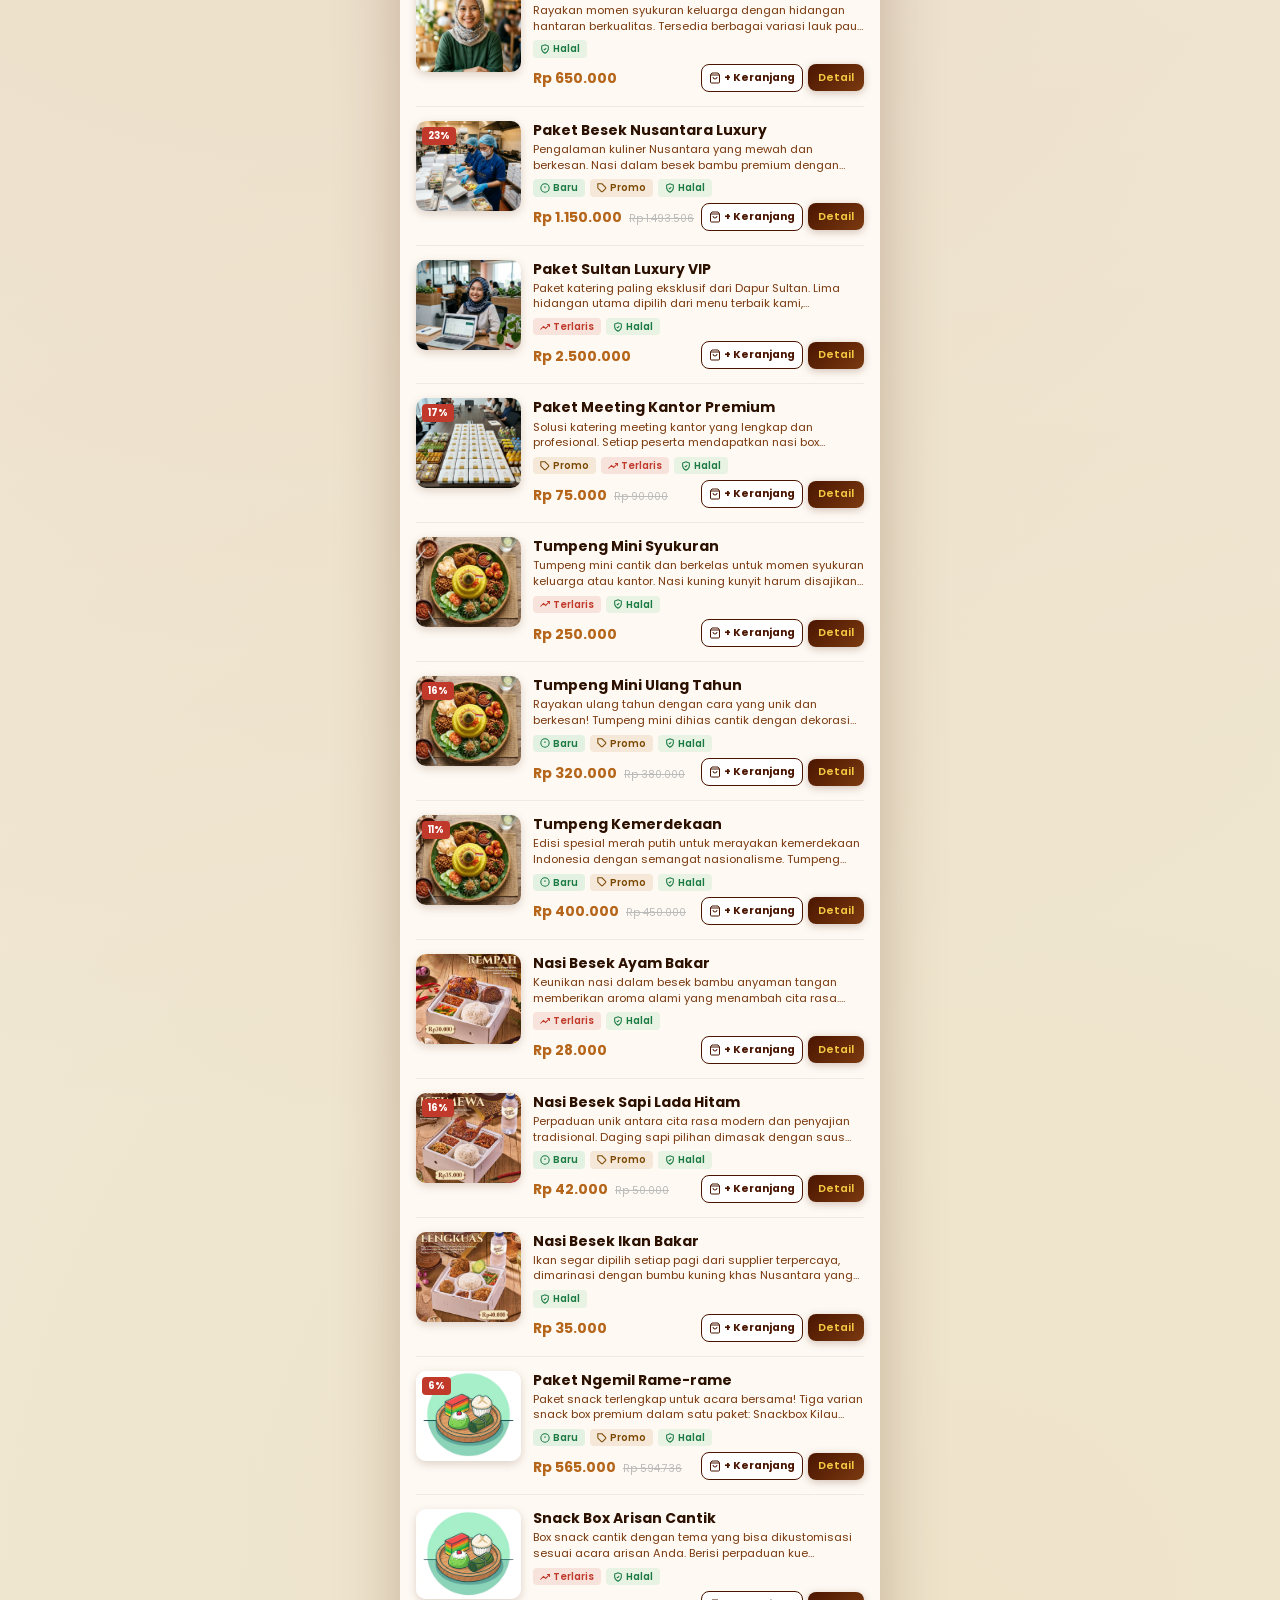
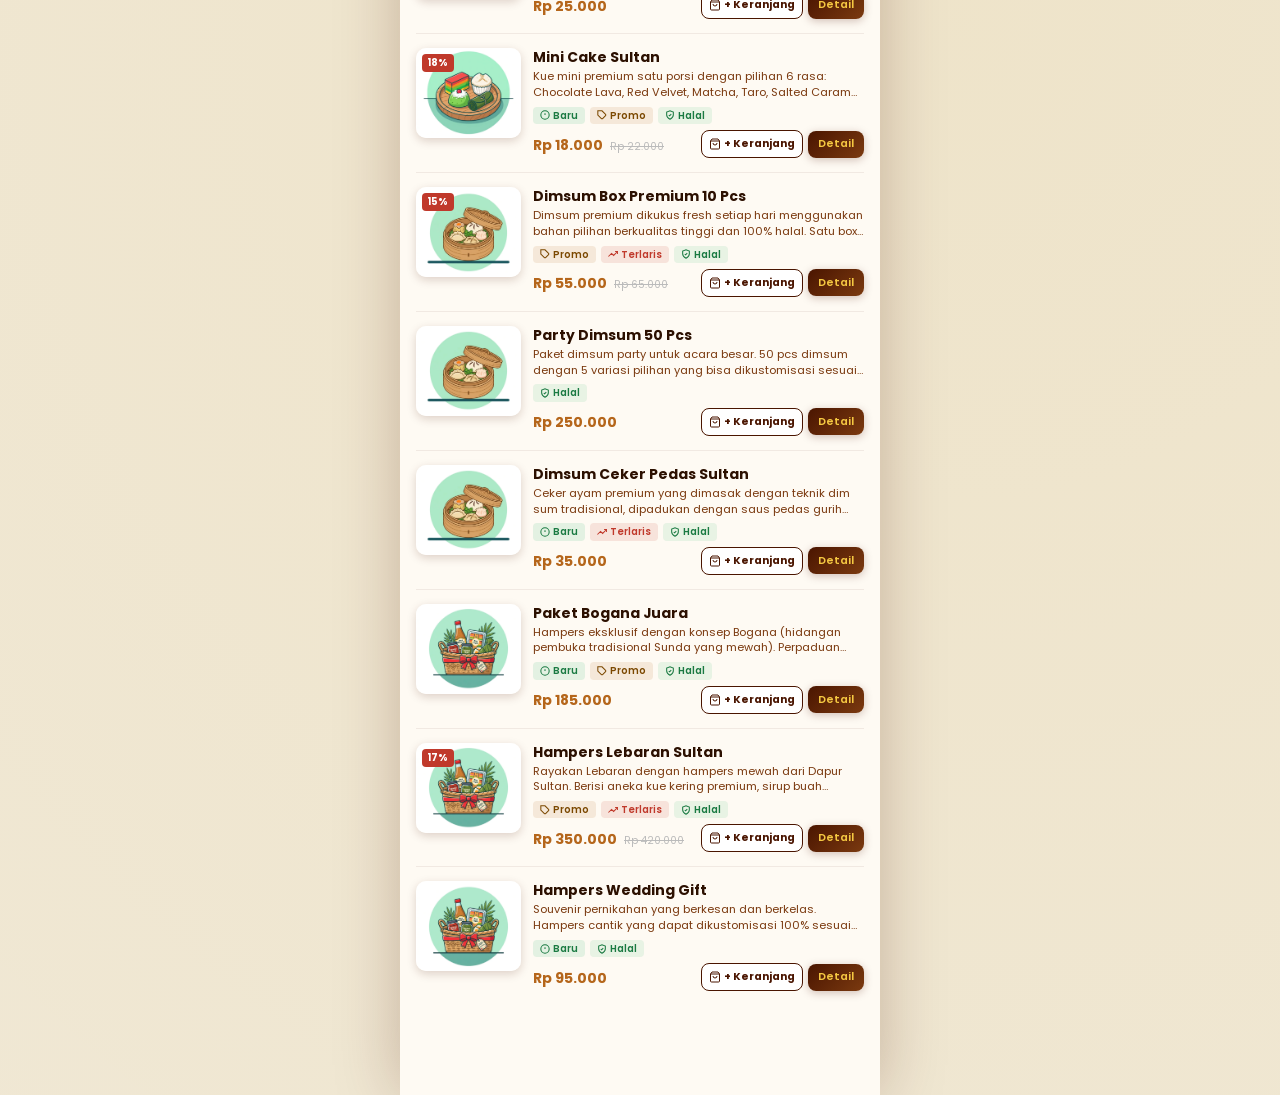
==== commit 9867ac42: "FIX" ====
--- a/daftar-menu.html
+++ b/daftar-menu.html
@@ -3,7 +3,7 @@
 
 <head>
   <meta charset="UTF-8" />
-  <meta name="viewport" content="width=device-width, initial-scale=1.0, maximum-scale=1.0" />
+  <meta name="viewport" content="width=device-width, initial-scale=1.0" />
   <title>Daftar Menu - Dapur Sultan | Katering Premium</title>
   <meta name="description"
     content="Jelajahi daftar menu lengkap Dapur Sultan - Nasi Box, Hantaran, Paket Luxury, Tumpeng Mini, Nasi Besek, Kudapan, Dimsum & Hampers. Pesan via WhatsApp!" />
--- a/daftar-menu.css
+++ b/daftar-menu.css
@@ -26,11 +26,12 @@
 
 .page-wrapper {
   position: relative; z-index: 1;
+  width: 100%;
   max-width: 480px; margin: 0 auto;
   background: #FEFAF3;
   box-shadow: 0 0 60px rgba(74,21,0,0.25);
   min-height: 100vh;
-  padding-bottom: 90px;
+  padding-bottom: max(90px, calc(75px + env(safe-area-inset-bottom, 0px)));
 }
 
 /* ===== STICKY TOP SEARCH BAR ===== */
@@ -122,6 +123,7 @@
   display: flex; gap: 12px;
   overflow-x: auto; padding: 4px 16px;
   scrollbar-width: none;
+  -webkit-overflow-scrolling: touch;
 }
 .cat-scroll::-webkit-scrollbar { display: none; }
 .cat-pill {
@@ -212,6 +214,7 @@
 .filter-pills-scroll {
   display: flex; gap: 7px;
   overflow-x: auto; scrollbar-width: none;
+  -webkit-overflow-scrolling: touch;
   flex: 1;
 }
 .filter-pills-scroll::-webkit-scrollbar { display: none; }
@@ -390,17 +393,20 @@
 .tag-halal svg { stroke: #1a7a42; }
 .menu-item-price-row {
   display: flex; align-items: center;
-  justify-content: space-between; gap: 8px;
+  justify-content: space-between; gap: 6px;
+  flex-wrap: wrap;
 }
 .menu-item-price {
-  font-size: 0.9rem; font-weight: 700; color: #B5661B;
+  font-size: 0.88rem; font-weight: 700; color: #B5661B;
+  white-space: nowrap;
 }
 .menu-item-price-original {
   font-size: 0.65rem; color: #bbb;
   text-decoration: line-through; margin-left: 3px;
 }
 .menu-item-actions {
-  display: flex; align-items: center; gap: 6px;
+  display: flex; align-items: center; gap: 5px;
+  flex-shrink: 0;
 }
 
 .btn-quick-cart {
@@ -410,11 +416,11 @@
   border-radius: 8px;
   font-family: 'Poppins', sans-serif;
   font-size: 0.65rem; font-weight: 700;
-  padding: 5px 8px; cursor: pointer;
+  padding: 5px 7px; cursor: pointer;
   transition: all 0.2s; white-space: nowrap;
-  display: flex; align-items: center; gap: 4px;
-}
-.btn-quick-cart:hover {
+  display: flex; align-items: center; gap: 3px;
+}
+.btn-quick-cart:hover, .btn-quick-cart:active {
   background: #4A1500;
   color: #F5C842;
 }
@@ -424,13 +430,31 @@
   color: #F5C842; border: none; border-radius: 8px;
   font-family: 'Poppins', sans-serif;
   font-size: 0.68rem; font-weight: 600;
-  padding: 6px 12px; cursor: pointer;
+  padding: 5.5px 10px; cursor: pointer;
   transition: all 0.2s; white-space: nowrap;
   display: flex; align-items: center; gap: 4px;
   box-shadow: 0 2px 8px rgba(74,21,0,0.25);
 }
 .btn-pesan:hover { transform: translateY(-1px); box-shadow: 0 4px 12px rgba(74,21,0,0.35); }
 .btn-pesan:active { transform: translateY(0); }
+
+/* Small screen mobile optimization */
+@media (max-width: 375px) {
+  .menu-item-img-wrap {
+    width: 90px; height: 80px;
+  }
+  .menu-item-name {
+    font-size: 0.82rem;
+  }
+  .btn-quick-cart {
+    font-size: 0.6rem;
+    padding: 4px 6px;
+  }
+  .btn-pesan {
+    font-size: 0.62rem;
+    padding: 5px 8px;
+  }
+}
 
 /* Menu Toast */
 .menu-toast {
@@ -484,6 +508,7 @@
   display: flex; align-items: stretch;
   z-index: 300;
   box-shadow: 0 -4px 20px rgba(74,21,0,0.12);
+  padding-bottom: env(safe-area-inset-bottom, 0px);
 }
 .nav-item {
   flex: 1; display: flex; flex-direction: column;
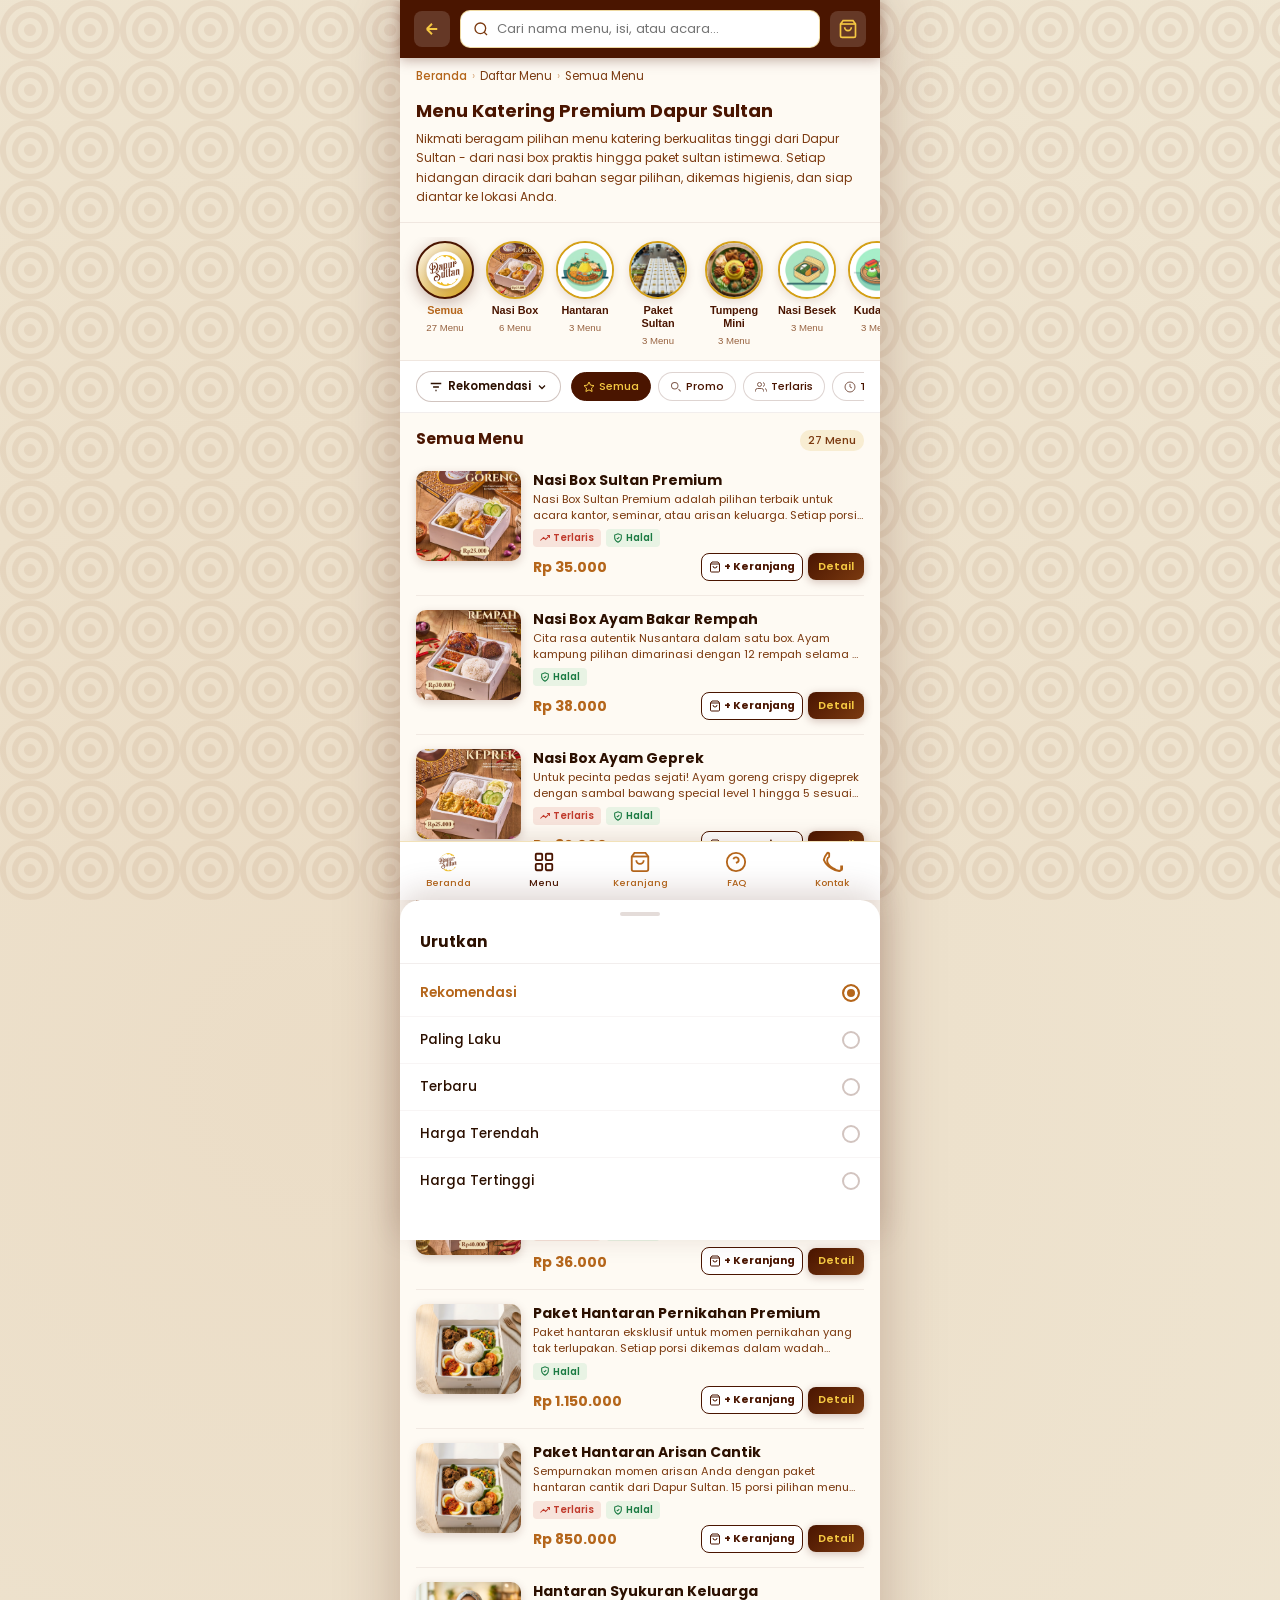
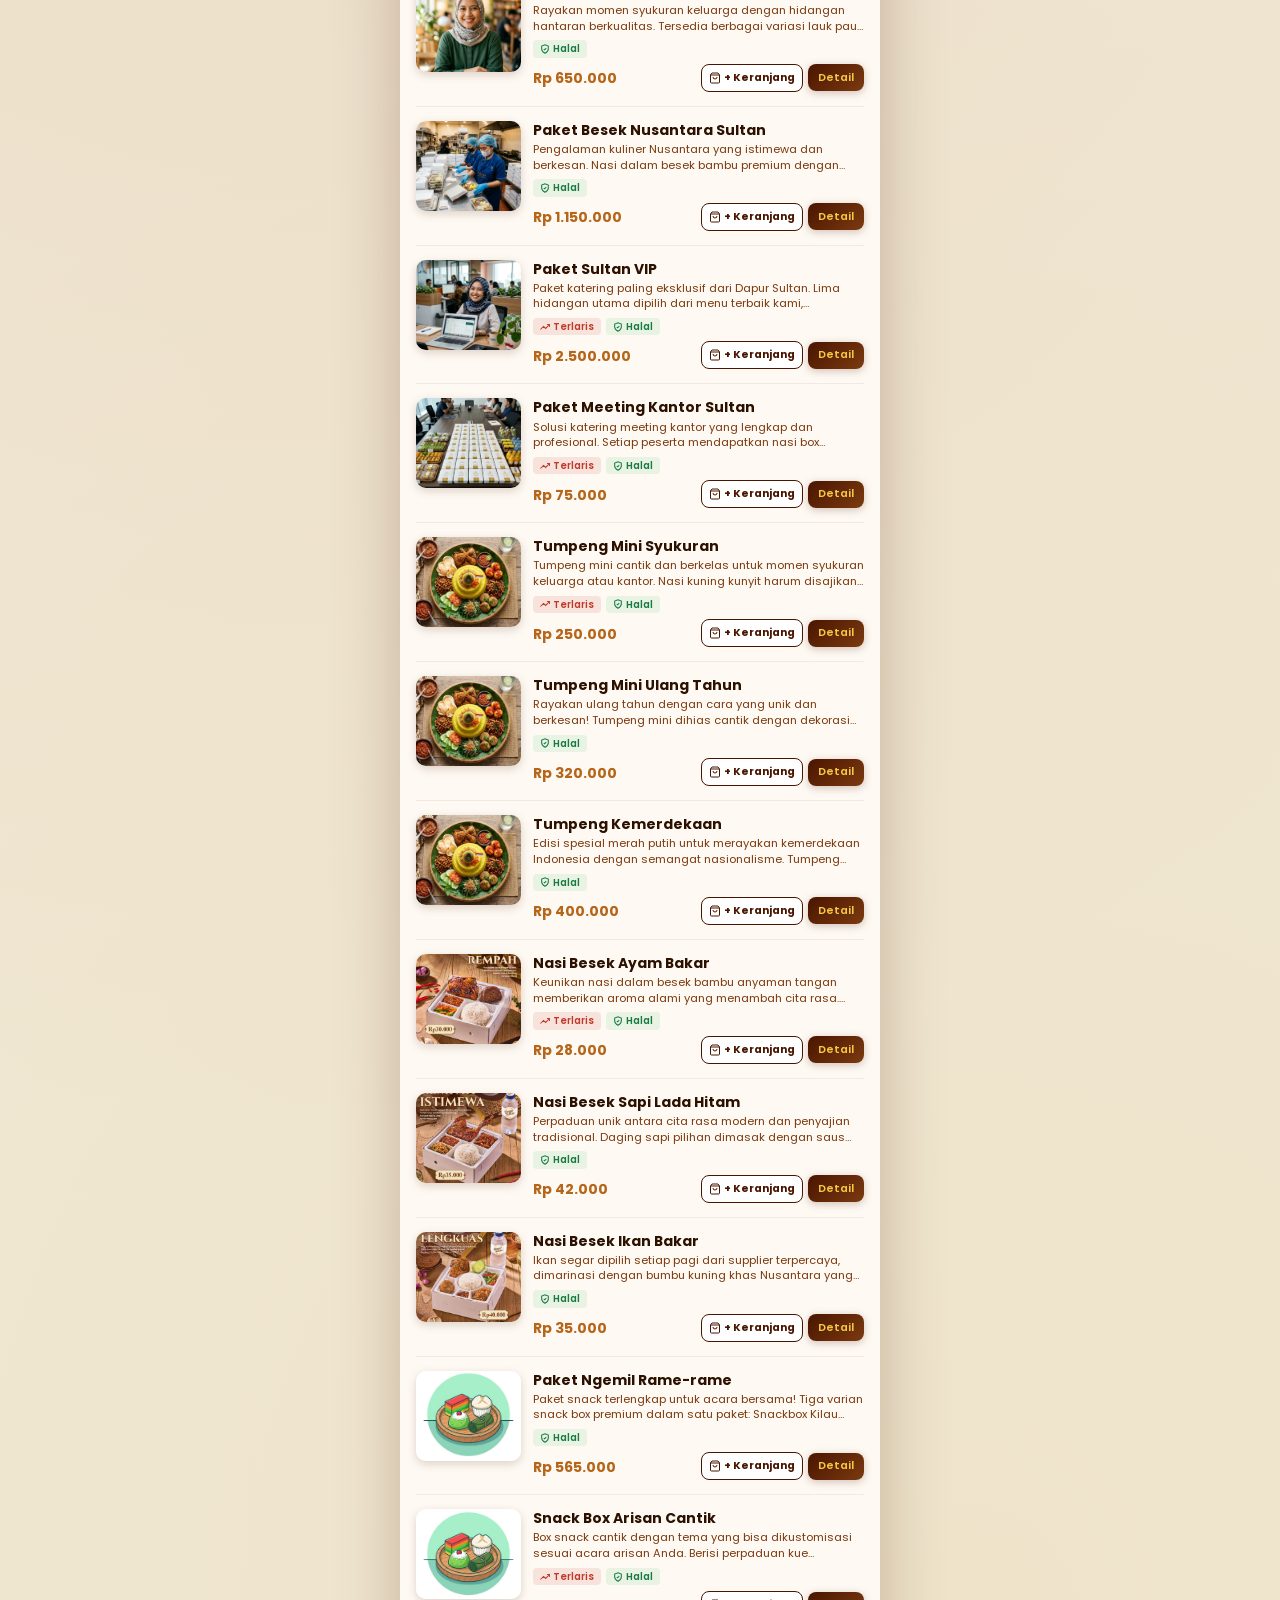
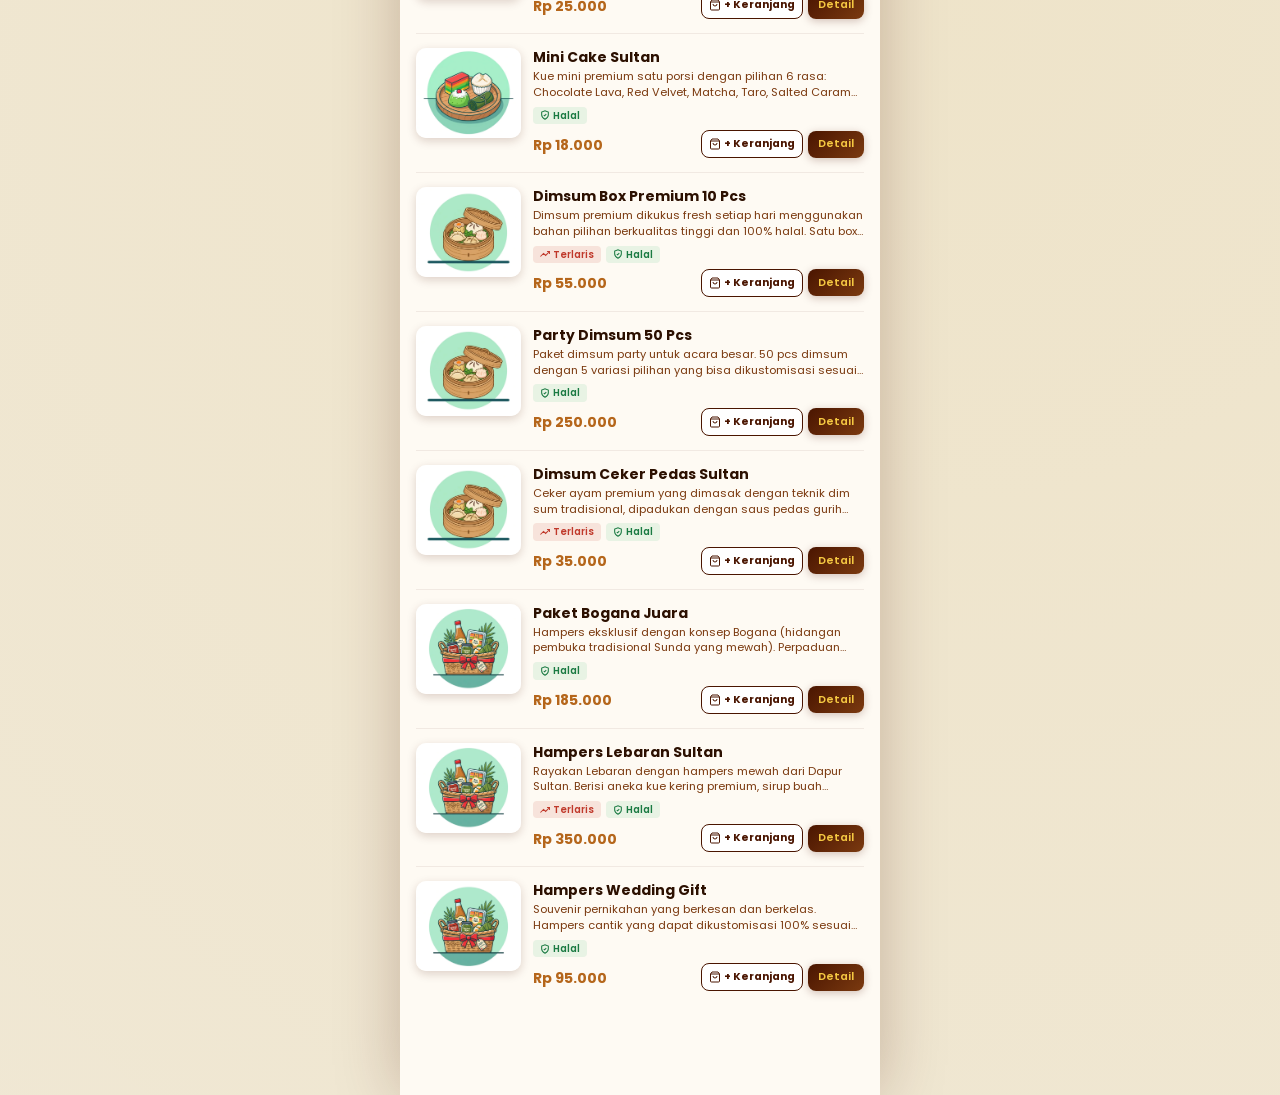
==== commit 70406e04: "UPDATE" ====
--- a/daftar-menu.html
+++ b/daftar-menu.html
@@ -6,7 +6,7 @@
   <meta name="viewport" content="width=device-width, initial-scale=1.0" />
   <title>Daftar Menu - Dapur Sultan | Katering Premium</title>
   <meta name="description"
-    content="Jelajahi daftar menu lengkap Dapur Sultan - Nasi Box, Hantaran, Paket Luxury, Tumpeng Mini, Nasi Besek, Kudapan, Dimsum & Hampers. Pesan via WhatsApp!" />
+    content="Jelajahi daftar menu lengkap Dapur Sultan - Nasi Box, Hantaran, Paket Sultan, Tumpeng Mini, Nasi Besek, Kudapan, Dimsum & Hampers. Pesan via WhatsApp!" />
   <link rel="preconnect" href="https://fonts.googleapis.com" />
   <link rel="preconnect" href="https://fonts.gstatic.com" crossorigin />
   <link href="https://fonts.googleapis.com/css2?family=Poppins:wght@300;400;500;600;700;800&display=swap"
@@ -55,7 +55,7 @@
     <div class="menu-intro">
       <h1 id="menu-intro-title">Menu Katering Premium Dapur Sultan</h1>
       <p id="menu-intro-desc">Nikmati beragam pilihan menu katering berkualitas tinggi dari Dapur Sultan - dari nasi box
-        praktis hingga paket luxury mewah. Setiap hidangan diracik dari bahan segar pilihan, dikemas higienis, dan siap
+        praktis hingga paket sultan istimewa. Setiap hidangan diracik dari bahan segar pilihan, dikemas higienis, dan siap
         diantar ke lokasi Anda.</p>
     </div>
 
@@ -79,9 +79,9 @@
           <span class="cat-pill-label">Hantaran</span>
           <span class="cat-pill-count">3 Menu</span>
         </button>
-        <button class="cat-pill" data-cat="paket-luxury" onclick="filterCat('paket-luxury', this)">
-          <img src="img/promo_meeting.webp" alt="Paket Luxury" class="cat-pill-img" loading="lazy" />
-          <span class="cat-pill-label">Paket Luxury</span>
+        <button class="cat-pill" data-cat="paket-sultan" onclick="filterCat('paket-sultan', this)">
+          <img src="img/promo_meeting.webp" alt="Paket Sultan" class="cat-pill-img" loading="lazy" />
+          <span class="cat-pill-label">Paket Sultan</span>
           <span class="cat-pill-count">3 Menu</span>
         </button>
         <button class="cat-pill" data-cat="tumpeng-mini" onclick="filterCat('tumpeng-mini', this)">
--- a/daftar-menu.css
+++ b/daftar-menu.css
@@ -3,7 +3,13 @@
    Same color palette as main site
 =============================================== */
 *, *::before, *::after { box-sizing: border-box; margin: 0; padding: 0; }
-html { scroll-behavior: smooth; font-size: 16px; }
+html {
+  scroll-behavior: smooth;
+  font-size: 16px;
+  width: 100%;
+  max-width: 100%;
+  overflow-x: hidden;
+}
 
 body {
   font-family: 'Poppins', sans-serif;
@@ -13,6 +19,8 @@
     radial-gradient(circle at 75% 75%, rgba(212,160,23,0.06) 0%, transparent 50%);
   color: #2C1000;
   min-height: 100vh;
+  width: 100%;
+  max-width: 100%;
   overflow-x: hidden;
 }
 
@@ -541,3 +549,175 @@
   transition: opacity 0.45s ease, transform 0.45s ease;
 }
 .fade-in.visible { opacity: 1; transform: translateY(0); }
+
+/* ===== CS WHATSAPP MODAL POPUP ===== */
+.ds-cs-modal-overlay {
+  position: fixed;
+  inset: 0;
+  background: rgba(0, 0, 0, 0.65);
+  backdrop-filter: blur(4px);
+  -webkit-backdrop-filter: blur(4px);
+  display: flex;
+  align-items: center;
+  justify-content: center;
+  z-index: 99999;
+  opacity: 0;
+  pointer-events: none;
+  transition: opacity 0.25s ease;
+  padding: 16px;
+}
+.ds-cs-modal-overlay.show {
+  opacity: 1;
+  pointer-events: auto;
+}
+.ds-cs-modal-card {
+  width: 100%;
+  max-width: 380px;
+  background: #FFFFFF;
+  border-radius: 20px;
+  box-shadow: 0 20px 50px rgba(0, 0, 0, 0.4);
+  border: 1.5px solid rgba(212, 160, 23, 0.4);
+  overflow: hidden;
+  transform: translateY(20px) scale(0.96);
+  transition: transform 0.25s cubic-bezier(0.2, 0.9, 0.3, 1);
+}
+.ds-cs-modal-overlay.show .ds-cs-modal-card {
+  transform: translateY(0) scale(1);
+}
+.ds-cs-modal-header {
+  background: linear-gradient(135deg, #4A1500 0%, #300A00 100%);
+  padding: 16px 18px;
+  display: flex;
+  align-items: center;
+  gap: 12px;
+  color: #fff;
+  position: relative;
+  border-bottom: 1.5px solid rgba(212, 160, 23, 0.3);
+}
+.ds-cs-modal-icon {
+  width: 40px;
+  height: 40px;
+  border-radius: 50%;
+  background: linear-gradient(135deg, #25D366, #128C7E);
+  display: flex;
+  align-items: center;
+  justify-content: center;
+  color: #fff;
+  flex-shrink: 0;
+  box-shadow: 0 4px 12px rgba(37, 211, 102, 0.4);
+}
+.ds-cs-modal-titles {
+  flex: 1;
+}
+.ds-cs-modal-titles h3 {
+  font-size: 0.92rem;
+  font-weight: 700;
+  color: #F5C842;
+  margin: 0 0 2px;
+}
+.ds-cs-modal-titles p {
+  font-size: 0.72rem;
+  color: rgba(255, 255, 255, 0.85);
+  margin: 0;
+}
+.ds-cs-modal-close {
+  background: rgba(255, 255, 255, 0.15);
+  border: none;
+  color: #fff;
+  width: 30px;
+  height: 30px;
+  border-radius: 50%;
+  font-size: 1.4rem;
+  cursor: pointer;
+  display: flex;
+  align-items: center;
+  justify-content: center;
+  line-height: 1;
+  transition: background 0.15s;
+}
+.ds-cs-modal-close:hover {
+  background: rgba(255, 255, 255, 0.3);
+}
+.ds-cs-modal-body {
+  padding: 16px;
+  display: flex;
+  flex-direction: column;
+  gap: 12px;
+  background: #FEFAF3;
+}
+.ds-cs-item {
+  display: flex;
+  align-items: center;
+  gap: 12px;
+  padding: 12px 14px;
+  background: #FFFFFF;
+  border: 1.5px solid rgba(74, 21, 0, 0.12);
+  border-radius: 14px;
+  cursor: pointer;
+  text-decoration: none;
+  color: inherit;
+  transition: all 0.2s ease;
+  box-shadow: 0 2px 8px rgba(74, 21, 0, 0.05);
+  width: 100%;
+  text-align: left;
+  font-family: inherit;
+}
+.ds-cs-item:hover, .ds-cs-item:active {
+  border-color: #25D366;
+  background: #F0FFF4;
+  transform: translateY(-2px);
+  box-shadow: 0 6px 16px rgba(37, 211, 102, 0.22);
+}
+.ds-cs-item-avatar {
+  width: 42px;
+  height: 42px;
+  border-radius: 50%;
+  background: linear-gradient(135deg, #25D366, #128C7E);
+  color: #fff;
+  font-weight: 800;
+  font-size: 0.78rem;
+  display: flex;
+  align-items: center;
+  justify-content: center;
+  flex-shrink: 0;
+  box-shadow: 0 3px 8px rgba(37, 211, 102, 0.3);
+}
+.ds-cs-item-info {
+  flex: 1;
+  min-width: 0;
+}
+.ds-cs-item-name {
+  font-size: 0.82rem;
+  font-weight: 700;
+  color: #2C1000;
+  display: flex;
+  align-items: center;
+  gap: 6px;
+  margin-bottom: 2px;
+}
+.ds-cs-badge {
+  font-size: 0.62rem;
+  font-weight: 600;
+  background: rgba(37, 211, 102, 0.15);
+  color: #128C7E;
+  padding: 2px 6px;
+  border-radius: 4px;
+}
+.ds-cs-item-phone {
+  font-size: 0.76rem;
+  font-weight: 600;
+  color: #7B3A10;
+}
+.ds-cs-item-arrow {
+  font-size: 1.1rem;
+  font-weight: 700;
+  color: #25D366;
+}
+.ds-cs-modal-footer {
+  padding: 10px 16px 12px;
+  text-align: center;
+  font-size: 0.7rem;
+  color: #7B3A10;
+  background: #FEFAF3;
+  border-top: 1px solid rgba(74, 21, 0, 0.08);
+}
